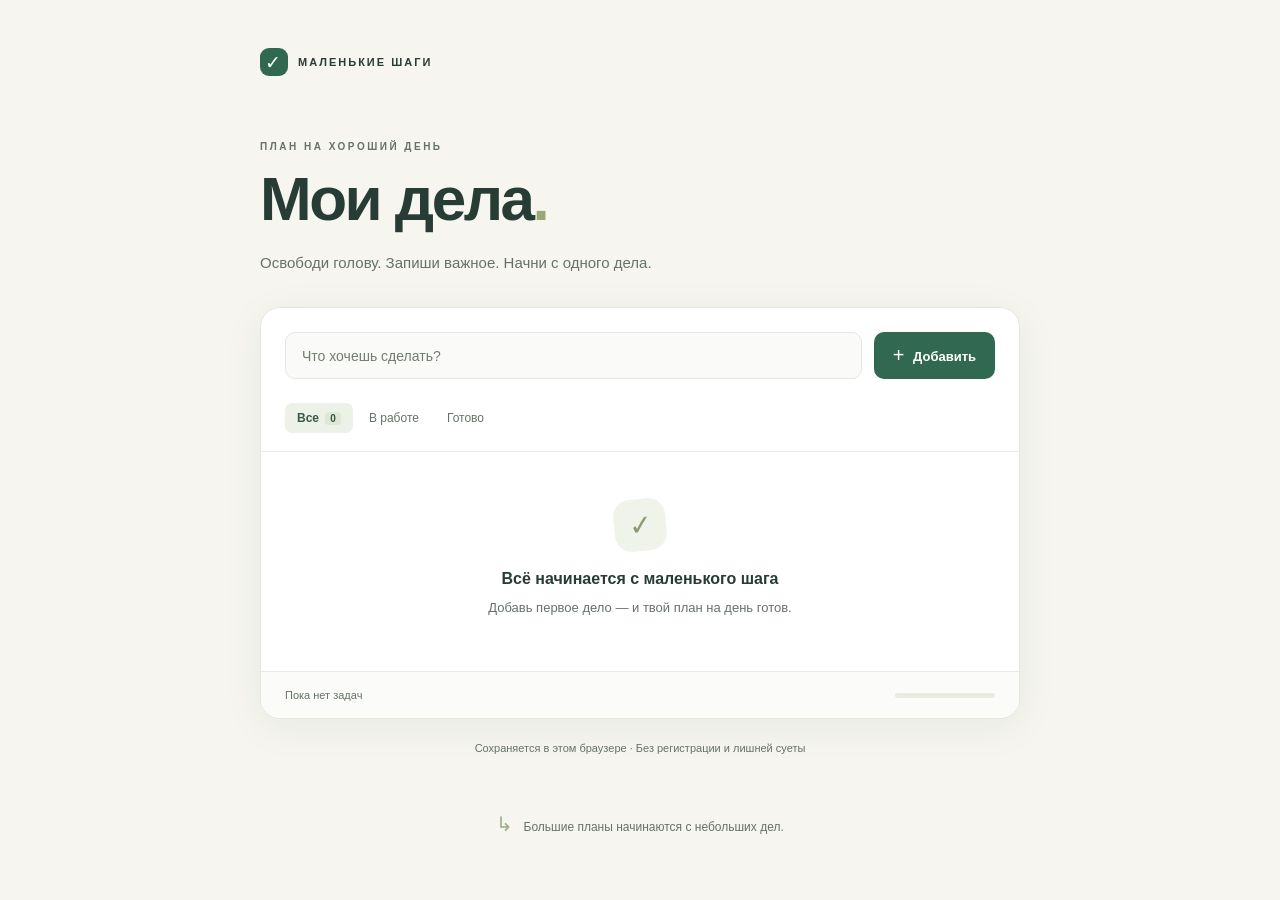
==== index.html @ 66fa9460 "Add beginner-friendly Russian todo app" ====
<!doctype html>
<html lang="ru">
<head>
  <meta charset="utf-8">
  <meta name="viewport" content="width=device-width, initial-scale=1">
  <meta name="theme-color" content="#f6f5f0">
  <title>Мои дела — маленькие шаги каждый день</title>
  <link rel="stylesheet" href="styles.css">
  <script src="app.js" defer></script>
</head>
<body>
  <main class="app">
    <header>
      <div class="brand"><span aria-hidden="true">✓</span> МАЛЕНЬКИЕ ШАГИ</div>
      <p class="eyebrow">ПЛАН НА ХОРОШИЙ ДЕНЬ</p>
      <h1>Мои дела<span>.</span></h1>
      <p class="subtitle">Освободи голову. Запиши важное. Начни с одного дела.</p>
    </header>
    <section class="task-panel" aria-label="Список дел">
      <form id="task-form" class="add-form">
        <label class="sr-only" for="task-input">Новая задача</label>
        <input id="task-input" type="text" placeholder="Что хочешь сделать?" maxlength="200" autocomplete="off" required>
        <button class="add-button" type="submit"><span aria-hidden="true">+</span> Добавить</button>
      </form>
      <div class="toolbar">
        <div class="filters" role="group" aria-label="Показать задачи">
          <button type="button" data-filter="all" aria-pressed="true">Все <span id="total-count">0</span></button>
          <button type="button" data-filter="active" aria-pressed="false">В работе</button>
          <button type="button" data-filter="completed" aria-pressed="false">Готово</button>
        </div>
        <button id="clear-completed" class="text-button" type="button" hidden>Убрать готовые</button>
      </div>
      <ul id="task-list" class="task-list" aria-label="Задачи"></ul>
      <div id="empty-state" class="empty-state">
        <div class="empty-icon" aria-hidden="true">✓</div>
        <h2 id="empty-title">Всё начинается с маленького шага</h2>
        <p id="empty-description">Добавь первое дело — и твой план на день готов.</p>
      </div>
      <footer class="panel-footer">
        <p id="progress-text" role="status" aria-live="polite">Пока нет задач</p>
        <div id="progress" class="progress" role="progressbar" aria-label="Выполнено задач" aria-valuemin="0" aria-valuemax="100" aria-valuenow="0"><span id="progress-fill"></span></div>
      </footer>
    </section>
    <p id="storage-message" class="storage-note" role="status">Сохраняется в этом браузере · Без регистрации и лишней суеты</p>
    <aside class="tip"><span aria-hidden="true">↳</span> Большие планы начинаются с небольших дел.</aside>
  </main>
</body>
</html>
---- styles.css ----
:root { font-family: -apple-system, BlinkMacSystemFont, "Segoe UI", sans-serif; color: #273c35; background: #f6f5f0; font-synthesis: none; --green: #316851; --muted: #667267; --line: #e9ebe4; }
* { box-sizing: border-box; }
body { margin: 0; }
button, input { font: inherit; }
button { cursor: pointer; }
button:focus-visible, input:focus-visible { outline: 3px solid #9eb8a4; outline-offset: 4px; }
[hidden] { display: none !important; }
.app { max-width: 808px; padding: 48px 24px 32px; margin: 0 auto; }
.brand { display: flex; align-items: center; gap: 10px; font-size: 11px; font-weight: 750; letter-spacing: 2px; }
.brand span { display: grid; place-items: center; width: 28px; height: 28px; background: var(--green); border-radius: 9px; color: white; font-size: 19px; }
.eyebrow { margin: 65px 0 12px; color: var(--muted); font-size: 10px; letter-spacing: 2.5px; font-weight: 650; }
h1 { margin: 0; font-size: clamp(44px, 8vw, 62px); font-weight: 650; letter-spacing: -2.5px; line-height: 1.12; }
h1 span { color: #9ba874; }
.subtitle { font-size: 15px; color: var(--muted); margin: 18px 0 32px; line-height: 1.6; }
.task-panel { background: #fff; border: 1px solid #e5e7df; border-radius: 20px; box-shadow: 0 8px 40px #263b3210; overflow: hidden; }
.add-form { display: flex; gap: 12px; padding: 24px; }
.add-form input { min-width: 0; flex: 1; border: 1px solid #e3e7df; border-radius: 10px; background: #fafbf8; padding: 14px 16px; color: #273c35; font-size: 14px; }
input::placeholder { color: #737c71; }
.add-button { border: 0; border-radius: 10px; padding: 12px 19px; background: var(--green); color: white; font-size: 13px; font-weight: 600; }
.add-button:hover { background: #24543f; }
.add-button span { font-size: 20px; vertical-align: -1px; margin-right: 5px; font-weight: 400; }
.toolbar { display: flex; justify-content: space-between; align-items: center; gap: 10px; padding: 0 24px 18px; border-bottom: 1px solid var(--line); }
.filters { display: flex; gap: 4px; }
.filters button { border: 0; background: transparent; color: var(--muted); font-size: 12px; padding: 8px 12px; border-radius: 7px; }
.filters button[aria-pressed="true"] { background: #edf2e9; color: #345a43; font-weight: 650; }
#total-count { padding: 1px 5px; margin-left: 3px; border-radius: 4px; background: #dfe8d7; font-size: 10px; }
.text-button { border: none; background: transparent; color: var(--muted); padding: 8px 0; font-size: 11px; }
.text-button:hover { color: #973c3c; }
.task-list { list-style: none; padding: 0; margin: 0; }
.task-row { display: flex; align-items: center; gap: 12px; min-height: 65px; margin: 0 24px; border-bottom: 1px solid var(--line); }
.task-row:last-child { border-bottom: none; }
.task-label { display: flex; align-items: center; gap: 13px; flex: 1; min-width: 0; cursor: pointer; padding: 16px 0; }
.task-checkbox { flex-shrink: 0; width: 20px; height: 20px; margin: 0; accent-color: var(--green); cursor: pointer; }
.task-title { font-size: 14px; line-height: 1.5; overflow-wrap: anywhere; }
.task-row.completed .task-title { color: #727d72; text-decoration: line-through; }
.delete-button { flex-shrink: 0; border: none; background: none; border-radius: 6px; width: 32px; height: 32px; color: #737e71; font-size: 22px; }
.delete-button:hover { color: #a44242; background: #fcf0ee; }
.empty-state { padding: 47px 20px 52px; text-align: center; }
.empty-icon { display: grid; place-items: center; width: 52px; height: 52px; margin: 0 auto 19px; border-radius: 17px; background: #f0f3e9; color: #8a9a74; font-size: 28px; transform: rotate(-6deg); }
.empty-state h2 { font-size: 16px; font-weight: 600; margin: 0 0 10px; }
.empty-state p { color: var(--muted); font-size: 13px; margin: 0; line-height: 1.6; }
.panel-footer { display: flex; align-items: center; justify-content: space-between; gap: 16px; background: #fbfcf9; padding: 17px 24px; border-top: 1px solid var(--line); }
.panel-footer p { font-size: 11px; color: var(--muted); margin: 0; }
.progress { width: 100px; height: 5px; background: #e8ecdf; border-radius: 4px; overflow: hidden; flex-shrink: 0; }
.progress span { display: block; height: 100%; width: 0; background: #8eaa70; transition: width 180ms; }
.storage-note { text-align: center; color: var(--muted); font-size: 11px; margin-top: 20px; line-height: 1.7; }
.tip { margin-top: 54px; color: var(--muted); font-size: 12px; text-align: center; }
.tip span { color: #9eae8b; margin-right: 7px; font-size: 20px; }
.sr-only { position: absolute; width: 1px; height: 1px; padding: 0; margin: -1px; overflow: hidden; clip-path: inset(50%); white-space: nowrap; border: 0; }
@media (max-width: 520px) {
  .app { padding: 28px 16px; }
  .eyebrow { margin-top: 42px; }
  .subtitle { font-size: 14px; }
  .add-form { padding: 16px; gap: 8px; flex-wrap: wrap; }
  .add-form input { flex-basis: 100%; }
  .add-button { width: 100%; }
  .toolbar { padding: 0 16px 14px; flex-wrap: wrap; }
  .filters button { padding: 8px 10px; }
  .task-row { margin: 0 16px; }
  .panel-footer { padding: 16px; }
  .empty-state h2 { font-size: 15px; }
  .tip { margin-top: 36px; }
}
@media (prefers-reduced-motion: reduce) { .progress span { transition: none; } }
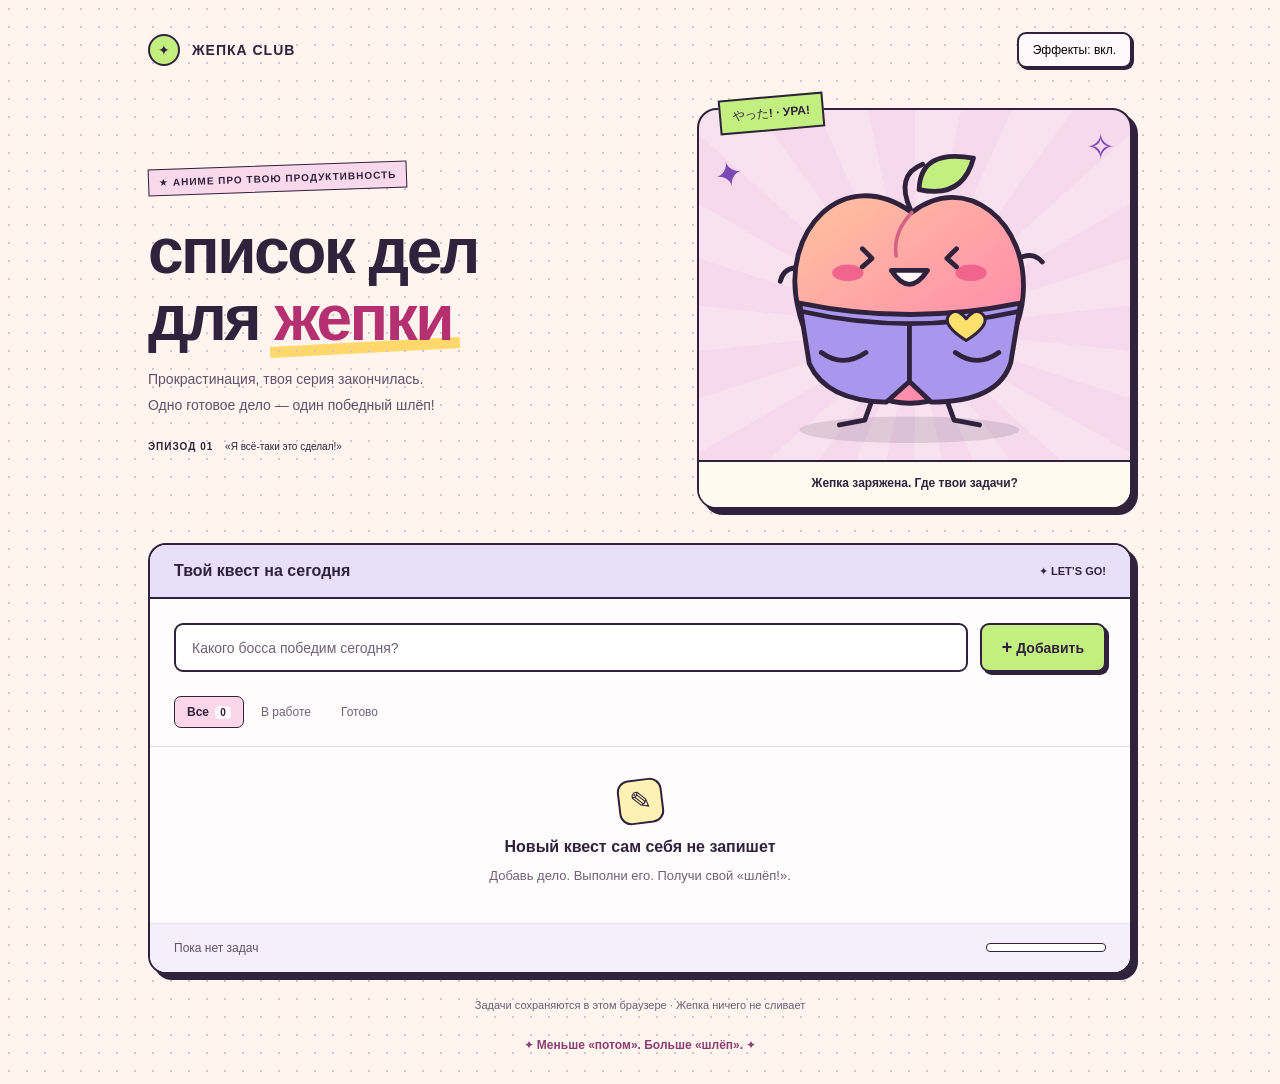
==== commit bcb4ff0a: "Restyle todo app as a playful anime peach quest" ====
--- a/index.html
+++ b/index.html
@@ -3,23 +3,63 @@
 <head>
   <meta charset="utf-8">
   <meta name="viewport" content="width=device-width, initial-scale=1">
-  <meta name="theme-color" content="#f6f5f0">
-  <title>Мои дела — маленькие шаги каждый день</title>
+  <meta name="theme-color" content="#f9d9ec">
+  <title>список дел для жепки</title>
   <link rel="stylesheet" href="styles.css">
   <script src="app.js" defer></script>
 </head>
 <body>
   <main class="app">
-    <header>
-      <div class="brand"><span aria-hidden="true">✓</span> МАЛЕНЬКИЕ ШАГИ</div>
-      <p class="eyebrow">ПЛАН НА ХОРОШИЙ ДЕНЬ</p>
-      <h1>Мои дела<span>.</span></h1>
-      <p class="subtitle">Освободи голову. Запиши важное. Начни с одного дела.</p>
+    <nav class="topbar" aria-label="Настройки">
+      <div class="brand"><span aria-hidden="true">✦</span> ЖЕПКА CLUB</div>
+      <button id="effects-toggle" class="effects-toggle" type="button" aria-pressed="true">Эффекты: вкл.</button>
+    </nav>
+    <header class="hero">
+      <div class="hero-copy">
+        <p class="eyebrow"><span aria-hidden="true">★</span> АНИМЕ ПРО ТВОЮ ПРОДУКТИВНОСТЬ</p>
+        <h1>список дел<br>для <span>жепки</span></h1>
+        <p class="subtitle">Прокрастинация, твоя серия закончилась.<br>Одно готовое дело — один победный шлёп!</p>
+        <p class="episode">ЭПИЗОД 01 <span>«Я всё-таки это сделал!»</span></p>
+      </div>
+      <section id="mascot-stage" class="mascot-stage" aria-label="Мультяшный персик в шортах празднует выполненные задачи">
+        <span class="manga-label" aria-hidden="true">やった! · УРА!</span>
+        <span class="star star-one" aria-hidden="true">✦</span>
+        <span class="star star-two" aria-hidden="true">✧</span>
+        <svg class="mascot" viewBox="0 0 340 270" aria-hidden="true">
+          <defs>
+            <linearGradient id="peach" x1="0" y1="0" x2="0.8" y2="1"><stop stop-color="#ffc39e"/><stop offset="1" stop-color="#ff83ae"/></linearGradient>
+          </defs>
+          <ellipse cx="166" cy="245" rx="91" ry="11" fill="#30223d" opacity=".13"/>
+          <g class="peach-body" stroke="#30223d" stroke-width="4" stroke-linecap="round" stroke-linejoin="round">
+            <path d="M137 215l-8 22-21 4m87-26 8 22 21 4" fill="none"/>
+            <path d="M95 118Q64 102 59 122m178-4q27-27 39-12" fill="none"/>
+            <path d="M167 63Q154 34 177 25" fill="none"/>
+            <path d="M174 46q1-34 45-26-9 34-45 26" fill="#c3ef81"/>
+            <path d="M168 65C111 24 58 81 74 145c6 31 33 62 63 72q30 12 58 0c36-14 62-47 65-82 6-62-48-105-92-70Z" fill="url(#peach)"/>
+            <path d="M168 65q-16 17-13 36" fill="none" stroke="#d26384" stroke-width="3"/>
+            <ellipse cx="115" cy="115" rx="13" ry="7" fill="#f1648d" stroke="none"/>
+            <ellipse cx="217" cy="115" rx="13" ry="7" fill="#f1648d" stroke="none"/>
+            <path d="M127 95l8 8-8 7m78-15-8 8 8 7" fill="none"/>
+            <path d="M151 113q15 23 30 0Z" fill="#fff7fb"/>
+            <path d="M75 140q92 19 183 0l-8 49q-10 33-66 33l-18-17-19 17q-50-1-64-32Z" fill="#a897ed"/>
+            <path d="M77 147q89 20 179 0m-90 12v46m-73-24q18 13 37 0m74 0q18 13 36 0" fill="none"/>
+            <path d="M213 153q-9-11-15-2-4 8 15 20 19-12 15-20-6-9-15 2Z" fill="#ffe06d" stroke-width="2.5"/>
+          </g>
+          <g class="slap-hand" stroke="#30223d" stroke-width="3" stroke-linejoin="round">
+            <path d="M324 178l-38-5-17-19q-8-10-13-4l8 16-31-14q-8-3-9 3l27 15-36-9q-8-1-7 5l36 13-31-3q-8 0-6 6l38 9-21 3q-7 3-2 7l36 3 21-8 36 9Z" fill="#fff9e8"/>
+            <path d="M299 175l-5 25 35 9 5-31Z" fill="#c3ef81"/>
+          </g>
+          <path class="impact" d="m238 141 9-24 5 24 23-8-15 22 19 13-26-1-2 25-13-20-19 10 9-23-19-14Z" fill="#ffe06d" stroke="#30223d" stroke-width="3"/>
+        </svg>
+        <span class="slap-word" aria-hidden="true">ШЛЁП!</span>
+        <p id="reaction-text" class="reaction" role="status" aria-live="polite">Жепка заряжена. Где твои задачи?</p>
+      </section>
     </header>
     <section class="task-panel" aria-label="Список дел">
+      <div class="panel-heading"><h2>Твой квест на сегодня</h2><span aria-hidden="true">✦ LET’S GO!</span></div>
       <form id="task-form" class="add-form">
         <label class="sr-only" for="task-input">Новая задача</label>
-        <input id="task-input" type="text" placeholder="Что хочешь сделать?" maxlength="200" autocomplete="off" required>
+        <input id="task-input" type="text" placeholder="Какого босса победим сегодня?" maxlength="200" autocomplete="off" required>
         <button class="add-button" type="submit"><span aria-hidden="true">+</span> Добавить</button>
       </form>
       <div class="toolbar">
@@ -32,17 +72,17 @@
       </div>
       <ul id="task-list" class="task-list" aria-label="Задачи"></ul>
       <div id="empty-state" class="empty-state">
-        <div class="empty-icon" aria-hidden="true">✓</div>
-        <h2 id="empty-title">Всё начинается с маленького шага</h2>
-        <p id="empty-description">Добавь первое дело — и твой план на день готов.</p>
+        <div class="empty-icon" aria-hidden="true">✎</div>
+        <h2 id="empty-title">Новый квест сам себя не запишет</h2>
+        <p id="empty-description">Добавь дело. Выполни его. Получи свой «шлёп!».</p>
       </div>
       <footer class="panel-footer">
         <p id="progress-text" role="status" aria-live="polite">Пока нет задач</p>
         <div id="progress" class="progress" role="progressbar" aria-label="Выполнено задач" aria-valuemin="0" aria-valuemax="100" aria-valuenow="0"><span id="progress-fill"></span></div>
       </footer>
     </section>
-    <p id="storage-message" class="storage-note" role="status">Сохраняется в этом браузере · Без регистрации и лишней суеты</p>
-    <aside class="tip"><span aria-hidden="true">↳</span> Большие планы начинаются с небольших дел.</aside>
+    <p id="storage-message" class="storage-note" role="status">Задачи сохраняются в этом браузере · Жепка ничего не сливает</p>
+    <aside class="tip">✦ Меньше «потом». Больше «шлёп». ✦</aside>
   </main>
 </body>
 </html>
--- a/styles.css
+++ b/styles.css
@@ -1,64 +1,109 @@
-:root { font-family: -apple-system, BlinkMacSystemFont, "Segoe UI", sans-serif; color: #273c35; background: #f6f5f0; font-synthesis: none; --green: #316851; --muted: #667267; --line: #e9ebe4; }
+:root { font-family: "Trebuchet MS", "Segoe UI", sans-serif; color: #30223d; background: #fff5ee; font-synthesis: none; --ink: #30223d; --pink: #fb7bb1; --muted: #716078; --line: #e9dbe6; }
 * { box-sizing: border-box; }
-body { margin: 0; }
+body { margin: 0; background-image: radial-gradient(#ddbecd 1px, transparent 1px); background-size: 18px 18px; }
 button, input { font: inherit; }
-button { cursor: pointer; }
-button:focus-visible, input:focus-visible { outline: 3px solid #9eb8a4; outline-offset: 4px; }
+button { cursor: pointer; touch-action: manipulation; }
+button:focus-visible, input:focus-visible { outline: 3px solid #7853cd; outline-offset: 4px; }
 [hidden] { display: none !important; }
-.app { max-width: 808px; padding: 48px 24px 32px; margin: 0 auto; }
-.brand { display: flex; align-items: center; gap: 10px; font-size: 11px; font-weight: 750; letter-spacing: 2px; }
-.brand span { display: grid; place-items: center; width: 28px; height: 28px; background: var(--green); border-radius: 9px; color: white; font-size: 19px; }
-.eyebrow { margin: 65px 0 12px; color: var(--muted); font-size: 10px; letter-spacing: 2.5px; font-weight: 650; }
-h1 { margin: 0; font-size: clamp(44px, 8vw, 62px); font-weight: 650; letter-spacing: -2.5px; line-height: 1.12; }
-h1 span { color: #9ba874; }
-.subtitle { font-size: 15px; color: var(--muted); margin: 18px 0 32px; line-height: 1.6; }
-.task-panel { background: #fff; border: 1px solid #e5e7df; border-radius: 20px; box-shadow: 0 8px 40px #263b3210; overflow: hidden; }
+.app { max-width: 1040px; padding: 32px 28px; margin: 0 auto; }
+.topbar { display: flex; align-items: center; justify-content: space-between; gap: 12px; }
+.brand { font-size: 14px; font-weight: 900; letter-spacing: 1px; }
+.brand span { display: inline-grid; place-items: center; width: 32px; height: 32px; margin-right: 7px; background: #c3ef81; border: 2px solid var(--ink); border-radius: 50%; }
+.effects-toggle { padding: 9px 14px; background: #fff9fc; border: 2px solid var(--ink); border-radius: 9px; font-size: 12px; box-shadow: 2px 2px 0 var(--ink); }
+.effects-toggle[aria-pressed="false"] { background: #eee9f2; }
+.hero { display: grid; grid-template-columns: 1.2fr 1fr; gap: 28px; align-items: center; padding: 40px 0 34px; }
+.eyebrow { display: inline-block; padding: 7px 10px; background: #f8d8eb; border: 1.5px solid var(--ink); font-size: 10px; font-weight: 800; letter-spacing: 1px; transform: rotate(-2deg); }
+h1 { font-size: clamp(42px, 5.5vw, 64px); line-height: 1.04; letter-spacing: -2.5px; margin: 16px 0; font-weight: 900; }
+h1 span { color: #b43070; position: relative; }
+h1 span::after { content: ""; display: block; position: absolute; left: -4px; bottom: 1px; right: -8px; height: 11px; background: #ffd76b; z-index: -1; transform: rotate(-3deg); }
+.subtitle { font-size: 14px; line-height: 1.8; color: #62516b; }
+.episode { margin-top: 23px; font-size: 10px; font-weight: 900; letter-spacing: 1px; }
+.episode span { font-weight: 400; letter-spacing: 0; margin-left: 8px; }
+.mascot-stage { position: relative; isolation: isolate; min-width: 0; background: #f6d9ec; border: 2px solid var(--ink); border-radius: 20px; box-shadow: 6px 6px 0 var(--ink); background-image: repeating-conic-gradient(from 0deg at 50% 55%, #fff5f650 0deg 12deg, transparent 12deg 24deg); }
+.mascot { display: block; width: 100%; padding: 24px 10px 0; }
+.manga-label { position: absolute; top: -14px; left: 20px; background: #c3ef81; padding: 7px 12px; font-size: 12px; font-weight: 900; border: 2px solid var(--ink); transform: rotate(-5deg); }
+.star { position: absolute; font-size: 35px; color: #7b49b4; }
+.star-one { left: 15px; top: 45px; transform: rotate(-15deg); }
+.star-two { right: 15px; top: 17px; }
+.reaction { background: #fffaf0; border-top: 2px solid var(--ink); padding: 14px 9px; margin: 0; border-radius: 0 0 17px 17px; text-align: center; font-size: 12px; font-weight: 700; min-height: 47px; }
+.peach-body { transform-box: fill-box; transform-origin: center bottom; }
+.slap-hand, .impact, .slap-word { opacity: 0; }
+.slap-hand { transform: translateX(80px); }
+.slap-word { position: absolute; top: 26%; right: -9px; font-size: 28px; font-weight: 900; background: #ffe06d; padding: 5px 13px; border: 3px solid var(--ink); transform: rotate(12deg); box-shadow: 3px 3px 0 var(--ink); }
+.is-slapping .slap-hand { animation: hand-slap 850ms both; }
+.is-slapping .peach-body { animation: peach-wobble 850ms both; }
+.is-slapping .impact { animation: impact-pop 850ms both; transform-origin: 244px 153px; }
+.is-slapping .slap-word { animation: word-pop 850ms both; }
+@keyframes hand-slap { 0% { opacity: 0; transform: translateX(80px) rotate(12deg); } 15% { opacity: 1; } 30%, 40% { opacity: 1; transform: translateX(-8px); } 70%, 100% { opacity: 0; transform: translateX(80px); } }
+@keyframes peach-wobble { 0%, 27%, 100% { transform: rotate(0) scale(1); } 35% { transform: rotate(-9deg) scale(1.08,.9); } 48% { transform: rotate(7deg) scale(.95,1.06); } 62% { transform: rotate(-4deg); } 78% { transform: rotate(2deg); } }
+@keyframes impact-pop { 0%, 27%, 65%, 100% { opacity: 0; transform: scale(.5); } 33%, 48% { opacity: 1; transform: scale(1.2); } }
+@keyframes word-pop { 0%, 27% { opacity: 0; transform: rotate(12deg) scale(.6); } 36%, 75% { opacity: 1; transform: rotate(12deg) scale(1); } 100% { opacity: 0; transform: rotate(5deg) translateY(-15px); } }
+.task-panel { background: #fffcfe; border: 2px solid var(--ink); border-radius: 18px; box-shadow: 6px 6px 0 var(--ink); overflow: hidden; }
+.panel-heading { display: flex; align-items: center; justify-content: space-between; gap: 10px; padding: 17px 24px; background: #e8dffb; border-bottom: 2px solid var(--ink); }
+.panel-heading h2 { font-size: 16px; margin: 0; }
+.panel-heading > span { font-size: 11px; font-weight: 900; white-space: nowrap; }
 .add-form { display: flex; gap: 12px; padding: 24px; }
-.add-form input { min-width: 0; flex: 1; border: 1px solid #e3e7df; border-radius: 10px; background: #fafbf8; padding: 14px 16px; color: #273c35; font-size: 14px; }
-input::placeholder { color: #737c71; }
-.add-button { border: 0; border-radius: 10px; padding: 12px 19px; background: var(--green); color: white; font-size: 13px; font-weight: 600; }
-.add-button:hover { background: #24543f; }
-.add-button span { font-size: 20px; vertical-align: -1px; margin-right: 5px; font-weight: 400; }
+.add-form input { min-width: 0; flex: 1; border: 2px solid var(--ink); border-radius: 9px; background: #fff; padding: 14px 16px; color: var(--ink); font-size: 14px; }
+input::placeholder { color: var(--muted); }
+.add-button { border: 2px solid var(--ink); border-radius: 9px; padding: 12px 20px; background: #c3ef81; color: var(--ink); box-shadow: 3px 3px 0 var(--ink); font-size: 14px; font-weight: 800; }
+.add-button:hover { background: #d3ffa2; transform: translateY(-1px); }
+.add-button:active { transform: translate(2px,2px); box-shadow: 1px 1px 0 var(--ink); }
+.add-button span { font-size: 18px; }
 .toolbar { display: flex; justify-content: space-between; align-items: center; gap: 10px; padding: 0 24px 18px; border-bottom: 1px solid var(--line); }
 .filters { display: flex; gap: 4px; }
-.filters button { border: 0; background: transparent; color: var(--muted); font-size: 12px; padding: 8px 12px; border-radius: 7px; }
-.filters button[aria-pressed="true"] { background: #edf2e9; color: #345a43; font-weight: 650; }
-#total-count { padding: 1px 5px; margin-left: 3px; border-radius: 4px; background: #dfe8d7; font-size: 10px; }
-.text-button { border: none; background: transparent; color: var(--muted); padding: 8px 0; font-size: 11px; }
-.text-button:hover { color: #973c3c; }
+.filters button { border: 1.5px solid transparent; background: transparent; color: var(--muted); font-size: 12px; padding: 8px 12px; border-radius: 7px; }
+.filters button[aria-pressed="true"] { background: #fbd5e8; color: var(--ink); border-color: var(--ink); font-weight: 800; }
+#total-count { padding: 1px 5px; margin-left: 3px; border-radius: 4px; background: #fff8fc; font-size: 10px; }
+.text-button { border: none; background: transparent; color: var(--muted); padding: 10px 0; font-size: 11px; }
+.text-button:hover { color: #a02b65; text-decoration: underline; }
 .task-list { list-style: none; padding: 0; margin: 0; }
-.task-row { display: flex; align-items: center; gap: 12px; min-height: 65px; margin: 0 24px; border-bottom: 1px solid var(--line); }
+.task-row { display: flex; align-items: center; gap: 12px; min-height: 66px; margin: 0 24px; border-bottom: 1px dashed #d3c0d5; }
 .task-row:last-child { border-bottom: none; }
 .task-label { display: flex; align-items: center; gap: 13px; flex: 1; min-width: 0; cursor: pointer; padding: 16px 0; }
-.task-checkbox { flex-shrink: 0; width: 20px; height: 20px; margin: 0; accent-color: var(--green); cursor: pointer; }
+.task-checkbox { flex-shrink: 0; width: 22px; height: 22px; margin: 0; accent-color: #8a3e86; cursor: pointer; }
 .task-title { font-size: 14px; line-height: 1.5; overflow-wrap: anywhere; }
-.task-row.completed .task-title { color: #727d72; text-decoration: line-through; }
-.delete-button { flex-shrink: 0; border: none; background: none; border-radius: 6px; width: 32px; height: 32px; color: #737e71; font-size: 22px; }
-.delete-button:hover { color: #a44242; background: #fcf0ee; }
-.empty-state { padding: 47px 20px 52px; text-align: center; }
-.empty-icon { display: grid; place-items: center; width: 52px; height: 52px; margin: 0 auto 19px; border-radius: 17px; background: #f0f3e9; color: #8a9a74; font-size: 28px; transform: rotate(-6deg); }
-.empty-state h2 { font-size: 16px; font-weight: 600; margin: 0 0 10px; }
+.task-row.completed .task-title { color: #817084; text-decoration: line-through; }
+.delete-button { flex-shrink: 0; border: none; background: none; border-radius: 6px; width: 36px; height: 36px; color: var(--muted); font-size: 24px; }
+.delete-button:hover { color: #9d285d; background: #ffe5ee; }
+.empty-state { padding: 32px 20px 36px; text-align: center; }
+.empty-icon { display: grid; place-items: center; width: 45px; height: 45px; margin: 0 auto 14px; border: 2px solid var(--ink); border-radius: 12px; background: #fff0b4; font-size: 26px; transform: rotate(-7deg); }
+.empty-state h2 { font-size: 16px; margin: 0 0 10px; }
 .empty-state p { color: var(--muted); font-size: 13px; margin: 0; line-height: 1.6; }
-.panel-footer { display: flex; align-items: center; justify-content: space-between; gap: 16px; background: #fbfcf9; padding: 17px 24px; border-top: 1px solid var(--line); }
-.panel-footer p { font-size: 11px; color: var(--muted); margin: 0; }
-.progress { width: 100px; height: 5px; background: #e8ecdf; border-radius: 4px; overflow: hidden; flex-shrink: 0; }
-.progress span { display: block; height: 100%; width: 0; background: #8eaa70; transition: width 180ms; }
-.storage-note { text-align: center; color: var(--muted); font-size: 11px; margin-top: 20px; line-height: 1.7; }
-.tip { margin-top: 54px; color: var(--muted); font-size: 12px; text-align: center; }
-.tip span { color: #9eae8b; margin-right: 7px; font-size: 20px; }
+.panel-footer { display: flex; align-items: center; justify-content: space-between; gap: 16px; background: #f5effc; padding: 17px 24px; border-top: 1px solid var(--line); }
+.panel-footer p { font-size: 12px; color: #62516b; margin: 0; }
+.progress { width: 120px; height: 9px; background: #fff; border: 1.5px solid var(--ink); border-radius: 4px; overflow: hidden; flex-shrink: 0; }
+.progress span { display: block; height: 100%; width: 0; background: #b9e77a; transition: width 180ms; }
+.storage-note { text-align: center; color: #6c5b74; font-size: 11px; margin-top: 22px; line-height: 1.7; }
+.tip { margin-top: 24px; color: #8a3e72; font-size: 12px; text-align: center; font-weight: 700; }
 .sr-only { position: absolute; width: 1px; height: 1px; padding: 0; margin: -1px; overflow: hidden; clip-path: inset(50%); white-space: nowrap; border: 0; }
-@media (max-width: 520px) {
-  .app { padding: 28px 16px; }
-  .eyebrow { margin-top: 42px; }
-  .subtitle { font-size: 14px; }
-  .add-form { padding: 16px; gap: 8px; flex-wrap: wrap; }
+@media (max-width: 700px) {
+  .app { padding: 22px 18px; }
+  .hero { grid-template-columns: 1fr; gap: 28px; padding-top: 24px; }
+  h1 { font-size: 54px; }
+  .mascot-stage { width: 100%; max-width: 340px; justify-self: center; }
+  .episode { margin-bottom: 0; }
+  .mascot { max-height: 245px; }
+}
+@media (max-width: 460px) {
+  .brand { font-size: 11px; letter-spacing: 0; }
+  .brand span { width: 26px; height: 26px; margin-right: 3px; }
+  .effects-toggle { font-size: 11px; padding: 8px; }
+  .eyebrow { font-size: 8px; letter-spacing: .6px; }
+  h1 { font-size: 48px; }
+  .panel-heading { padding: 16px; }
+  .panel-heading h2 { font-size: 14px; }
+  .panel-heading > span { font-size: 9px; }
+  .add-form { padding: 16px; gap: 10px; flex-wrap: wrap; }
   .add-form input { flex-basis: 100%; }
   .add-button { width: 100%; }
   .toolbar { padding: 0 16px 14px; flex-wrap: wrap; }
   .filters button { padding: 8px 10px; }
   .task-row { margin: 0 16px; }
   .panel-footer { padding: 16px; }
+  .panel-footer p { font-size: 11px; }
+  .progress { width: 75px; }
   .empty-state h2 { font-size: 15px; }
-  .tip { margin-top: 36px; }
 }
-@media (prefers-reduced-motion: reduce) { .progress span { transition: none; } }
+@media (prefers-reduced-motion: reduce) {
+  *, *::before, *::after { animation: none !important; transition: none !important; }
+}
